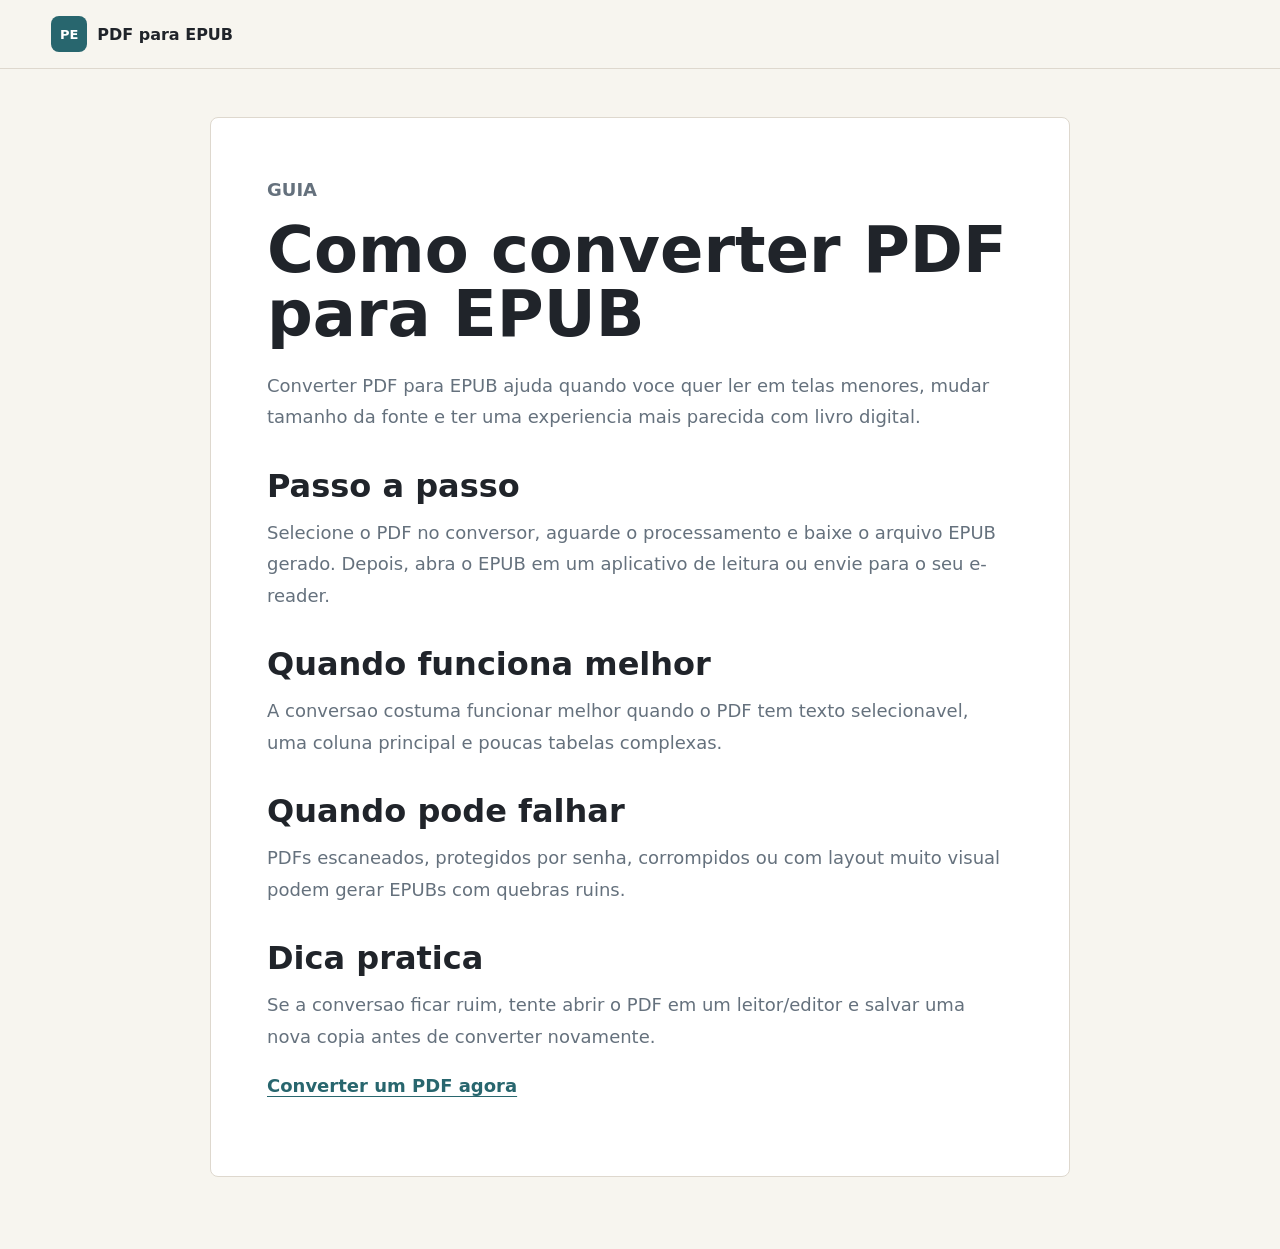
==== como-converter-pdf-para-epub.html @ bbee6e44 "Site pronto para produção" ====
<!doctype html>
<html lang="pt-BR">
  <head>
    <meta charset="utf-8">
    <meta name="viewport" content="width=device-width, initial-scale=1">
    <title>Como converter PDF para EPUB | PDF para EPUB</title>
    <meta name="description" content="Veja como converter PDF para EPUB, quando a conversao funciona bem e quais cuidados melhoram o resultado.">
    <link rel="stylesheet" href="styles.css?v=20260701-4">
  </head>
  <body>
    <header class="topbar">
      <a class="brand" href="/">
        <span class="brand-mark">PE</span>
        <span>PDF para EPUB</span>
      </a>
    </header>
    <main class="article-page">
      <p class="eyebrow">Guia</p>
      <h1>Como converter PDF para EPUB</h1>
      <p>Converter PDF para EPUB ajuda quando voce quer ler em telas menores, mudar tamanho da fonte e ter uma experiencia mais parecida com livro digital.</p>
      <h2>Passo a passo</h2>
      <p>Selecione o PDF no conversor, aguarde o processamento e baixe o arquivo EPUB gerado. Depois, abra o EPUB em um aplicativo de leitura ou envie para o seu e-reader.</p>
      <h2>Quando funciona melhor</h2>
      <p>A conversao costuma funcionar melhor quando o PDF tem texto selecionavel, uma coluna principal e poucas tabelas complexas.</p>
      <h2>Quando pode falhar</h2>
      <p>PDFs escaneados, protegidos por senha, corrompidos ou com layout muito visual podem gerar EPUBs com quebras ruins.</p>
      <h2>Dica pratica</h2>
      <p>Se a conversao ficar ruim, tente abrir o PDF em um leitor/editor e salvar uma nova copia antes de converter novamente.</p>
      <p><a class="inline-link" href="/">Converter um PDF agora</a></p>
    </main>
  </body>
</html>
---- styles.css ----
:root {
  color-scheme: light;
  --bg: #f7f5ef;
  --surface: #ffffff;
  --surface-strong: #f0eadf;
  --ink: #20242a;
  --muted: #65717d;
  --line: #ded8ce;
  --primary: #28666e;
  --primary-dark: #17494f;
  --accent: #c75c41;
  --success: #2f855a;
  --shadow: 0 24px 70px rgba(37, 46, 58, 0.14);
  font-family: Inter, ui-sans-serif, system-ui, -apple-system, BlinkMacSystemFont, "Segoe UI", sans-serif;
}

* {
  box-sizing: border-box;
}

html {
  scroll-behavior: smooth;
}

body {
  margin: 0;
  background: var(--bg);
  color: var(--ink);
}

a {
  color: inherit;
  text-decoration: none;
}

.topbar {
  align-items: center;
  background: rgba(247, 245, 239, 0.92);
  border-bottom: 1px solid var(--line);
  display: flex;
  justify-content: space-between;
  padding: 16px clamp(20px, 4vw, 64px);
  position: sticky;
  top: 0;
  z-index: 10;
  backdrop-filter: blur(14px);
}

.brand {
  align-items: center;
  display: inline-flex;
  font-weight: 800;
  gap: 10px;
}

.brand-mark {
  align-items: center;
  background: var(--primary);
  border-radius: 8px;
  color: #fff;
  display: inline-flex;
  font-size: 13px;
  height: 36px;
  justify-content: center;
  width: 36px;
}

.nav {
  display: flex;
  gap: 22px;
  color: var(--muted);
  font-size: 14px;
}

.nav a:hover {
  color: var(--ink);
}

main {
  width: 100%;
}

.hero {
  align-items: center;
  display: grid;
  gap: clamp(28px, 6vw, 80px);
  grid-template-columns: minmax(0, 1.05fr) minmax(280px, 0.95fr);
  min-height: calc(100vh - 70px);
  padding: clamp(48px, 7vw, 92px) clamp(20px, 4vw, 64px) 36px;
}

.hero-copy {
  max-width: 760px;
}

.eyebrow {
  color: var(--accent);
  font-size: 13px;
  font-weight: 800;
  letter-spacing: 0;
  margin: 0 0 12px;
  text-transform: uppercase;
}

h1,
h2,
h3,
p {
  margin-top: 0;
}

h1 {
  font-size: clamp(42px, 6vw, 76px);
  line-height: 0.98;
  margin-bottom: 24px;
}

.hero p {
  color: var(--muted);
  font-size: 18px;
  line-height: 1.7;
  max-width: 650px;
}

.hero-actions {
  display: flex;
  flex-wrap: wrap;
  gap: 12px;
  margin-top: 32px;
}

.button,
.convert-button {
  align-items: center;
  border: 0;
  border-radius: 8px;
  cursor: pointer;
  display: inline-flex;
  font: inherit;
  font-weight: 800;
  justify-content: center;
  min-height: 48px;
  padding: 0 20px;
}

.primary,
.convert-button {
  background: var(--primary);
  color: #fff;
}

.primary:hover,
.convert-button:hover:not(:disabled) {
  background: var(--primary-dark);
}

.secondary {
  background: var(--surface-strong);
  color: var(--ink);
}

.hero-visual {
  align-items: center;
  display: grid;
  gap: 22px;
  justify-items: center;
  min-height: 420px;
  position: relative;
}

.paper {
  background: var(--surface);
  border: 1px solid var(--line);
  border-radius: 8px;
  box-shadow: var(--shadow);
  display: grid;
  gap: 18px;
  min-height: 168px;
  padding: 28px;
  width: min(340px, 100%);
}

.paper span {
  align-items: center;
  border-radius: 999px;
  color: #fff;
  display: inline-flex;
  font-size: 13px;
  font-weight: 900;
  height: 34px;
  justify-content: center;
  width: 74px;
}

.paper strong {
  align-self: end;
  font-size: 24px;
}

.paper.pdf {
  transform: rotate(-4deg) translateX(-26px);
}

.paper.pdf span {
  background: var(--accent);
}

.paper.epub {
  transform: rotate(3deg) translateX(28px);
}

.paper.epub span {
  background: var(--primary);
}

.transfer-line {
  background: linear-gradient(90deg, var(--accent), var(--primary));
  border-radius: 99px;
  height: 6px;
  width: min(280px, 70%);
}

.ad-slot {
  align-items: center;
  background: #ede8dc;
  border: 1px dashed #b8ad9e;
  border-radius: 8px;
  color: #70675d;
  display: grid;
  gap: 4px;
  justify-items: center;
  padding: 18px;
  text-align: center;
}

.ad-slot span {
  font-size: 12px;
  font-weight: 900;
  text-transform: uppercase;
}

.ad-slot-wide {
  margin: 0 auto 34px;
  min-height: 92px;
  width: min(970px, calc(100% - 40px));
}

.converter-hero {
  display: grid;
  gap: 24px;
  grid-template-columns: minmax(220px, 0.7fr) minmax(320px, 1.4fr) minmax(180px, 0.48fr);
  padding: 0 clamp(20px, 4vw, 64px) 58px;
}

.panel,
.converter-card {
  background: var(--surface);
  border: 1px solid var(--line);
  border-radius: 8px;
  box-shadow: 0 16px 40px rgba(37, 46, 58, 0.08);
}

.panel {
  padding: 24px;
}

.panel-side h1 {
  font-size: clamp(34px, 4vw, 52px);
  line-height: 1;
  margin-bottom: 18px;
}

.panel p,
.privacy p,
.info-grid p {
  color: var(--muted);
  line-height: 1.65;
}

.feature-list {
  display: grid;
  gap: 16px;
  margin: 24px 0 0;
}

.feature-list div {
  border-top: 1px solid var(--line);
  padding-top: 14px;
}

.feature-list dt {
  color: var(--muted);
  font-size: 13px;
}

.feature-list dd {
  font-weight: 800;
  margin: 4px 0 0;
}

.converter-card {
  padding: clamp(20px, 3vw, 32px);
}

.converter-header,
.queue-header {
  align-items: center;
  display: flex;
  justify-content: space-between;
  gap: 16px;
}

.converter-header h2,
.queue-header h3 {
  margin-bottom: 0;
}

.status-pill {
  background: #e6f0ec;
  border-radius: 999px;
  color: var(--success);
  font-size: 13px;
  font-weight: 800;
  padding: 8px 12px;
  white-space: nowrap;
}

.dropzone {
  align-items: center;
  background: #f7fbfa;
  border: 2px dashed #98b8b6;
  border-radius: 8px;
  cursor: pointer;
  display: grid;
  gap: 10px;
  justify-items: center;
  margin: 26px 0;
  min-height: 230px;
  padding: 28px;
  text-align: center;
  transition: border-color 0.2s ease, background 0.2s ease;
}

.dropzone.dragging {
  background: #edf8f6;
  border-color: var(--primary);
}

.dropzone input {
  display: none;
}

.upload-icon {
  align-items: center;
  background: var(--primary);
  border-radius: 999px;
  color: #fff;
  display: inline-flex;
  font-size: 16px;
  font-weight: 900;
  height: 58px;
  justify-content: center;
  line-height: 1;
  width: 58px;
}

.dropzone small {
  color: var(--muted);
}

.text-button {
  background: transparent;
  border: 0;
  color: var(--primary);
  cursor: pointer;
  font: inherit;
  font-weight: 800;
}

.file-list {
  display: grid;
  gap: 10px;
  list-style: none;
  margin: 14px 0 24px;
  padding: 0;
}

.file-list li {
  align-items: center;
  background: #faf8f3;
  border: 1px solid var(--line);
  border-radius: 8px;
  display: grid;
  gap: 8px;
  grid-template-columns: 1fr auto;
  min-height: 58px;
  padding: 12px 14px;
}

.file-meta {
  color: var(--muted);
  display: block;
  font-size: 13px;
  margin-top: 2px;
}

.file-state {
  color: var(--primary);
  font-size: 13px;
  font-weight: 900;
}

.empty-state {
  color: var(--muted);
  grid-template-columns: 1fr !important;
}

.convert-button {
  width: 100%;
}

.convert-button:disabled {
  background: #aeb8bb;
  cursor: not-allowed;
}

.ad-slot-tall {
  min-height: 420px;
}

.info-grid,
.privacy,
.content-preview {
  margin: 0 auto 72px;
  width: min(1120px, calc(100% - 40px));
}

.info-grid {
  display: grid;
  gap: 18px;
  grid-template-columns: repeat(3, 1fr);
}

.info-grid article {
  background: var(--surface);
  border: 1px solid var(--line);
  border-radius: 8px;
  padding: 24px;
}

.step {
  align-items: center;
  background: var(--accent);
  border-radius: 999px;
  color: #fff;
  display: inline-flex;
  font-weight: 900;
  height: 34px;
  justify-content: center;
  margin-bottom: 18px;
  width: 34px;
}

.privacy {
  background: var(--surface);
  border: 1px solid var(--line);
  border-radius: 8px;
  padding: clamp(24px, 4vw, 40px);
}

.section-heading {
  margin-bottom: 22px;
  max-width: 720px;
}

.section-heading h2 {
  font-size: clamp(30px, 4vw, 46px);
  line-height: 1.05;
}

.article-grid {
  display: grid;
  gap: 18px;
  grid-template-columns: repeat(3, 1fr);
}

.article-card {
  background: var(--surface);
  border: 1px solid var(--line);
  border-radius: 8px;
  display: block;
  min-height: 210px;
  padding: 24px;
  transition: border-color 0.2s ease, transform 0.2s ease;
}

.article-card:hover {
  border-color: var(--primary);
  transform: translateY(-2px);
}

.article-card span {
  color: var(--accent);
  font-size: 13px;
  font-weight: 900;
  text-transform: uppercase;
}

.article-card h3 {
  font-size: 24px;
  line-height: 1.15;
  margin: 12px 0 10px;
}

.article-card p {
  color: var(--muted);
  line-height: 1.6;
}

.legal-page {
  background: var(--surface);
  border: 1px solid var(--line);
  border-radius: 8px;
  margin: 48px auto 72px;
  padding: clamp(24px, 4vw, 44px);
  width: min(860px, calc(100% - 40px));
}

.legal-page h1 {
  font-size: clamp(34px, 5vw, 54px);
  line-height: 1;
  margin-bottom: 22px;
}

.legal-page p {
  color: var(--muted);
  line-height: 1.75;
}

.article-page {
  background: var(--surface);
  border: 1px solid var(--line);
  border-radius: 8px;
  margin: 48px auto 72px;
  padding: clamp(24px, 5vw, 56px);
  width: min(860px, calc(100% - 40px));
}

.article-page h1 {
  font-size: clamp(36px, 6vw, 64px);
  line-height: 1;
}

.article-page h2 {
  font-size: clamp(24px, 3vw, 32px);
  margin: 34px 0 12px;
}

.article-page p {
  color: var(--muted);
  font-size: 18px;
  line-height: 1.75;
}

.inline-link {
  color: var(--primary);
  font-weight: 900;
  text-decoration: underline;
  text-underline-offset: 4px;
}

.article-list {
  display: grid;
  gap: 12px;
  margin-top: 28px;
}

.article-list a {
  background: #faf8f3;
  border: 1px solid var(--line);
  border-radius: 8px;
  color: var(--primary);
  font-weight: 900;
  padding: 16px;
}

.footer {
  align-items: center;
  border-top: 1px solid var(--line);
  color: var(--muted);
  display: flex;
  gap: 16px;
  justify-content: space-between;
  padding: 24px clamp(20px, 4vw, 64px);
}

@media (max-width: 980px) {
  .hero,
  .converter-hero {
    grid-template-columns: 1fr;
  }

  .hero {
    min-height: auto;
  }

  .ad-slot-tall {
    min-height: 120px;
  }

  .info-grid {
    grid-template-columns: 1fr;
  }

  .article-grid {
    grid-template-columns: 1fr;
  }
}

@media (max-width: 680px) {
  .topbar {
    align-items: flex-start;
    gap: 14px;
  }

  .nav {
    display: none;
  }

  h1 {
    font-size: 42px;
  }

  .hero-visual {
    min-height: 340px;
  }

  .paper.pdf,
  .paper.epub {
    transform: none;
  }

  .converter-header,
  .footer {
    align-items: flex-start;
    flex-direction: column;
  }

  .file-list li {
    grid-template-columns: 1fr;
  }
}
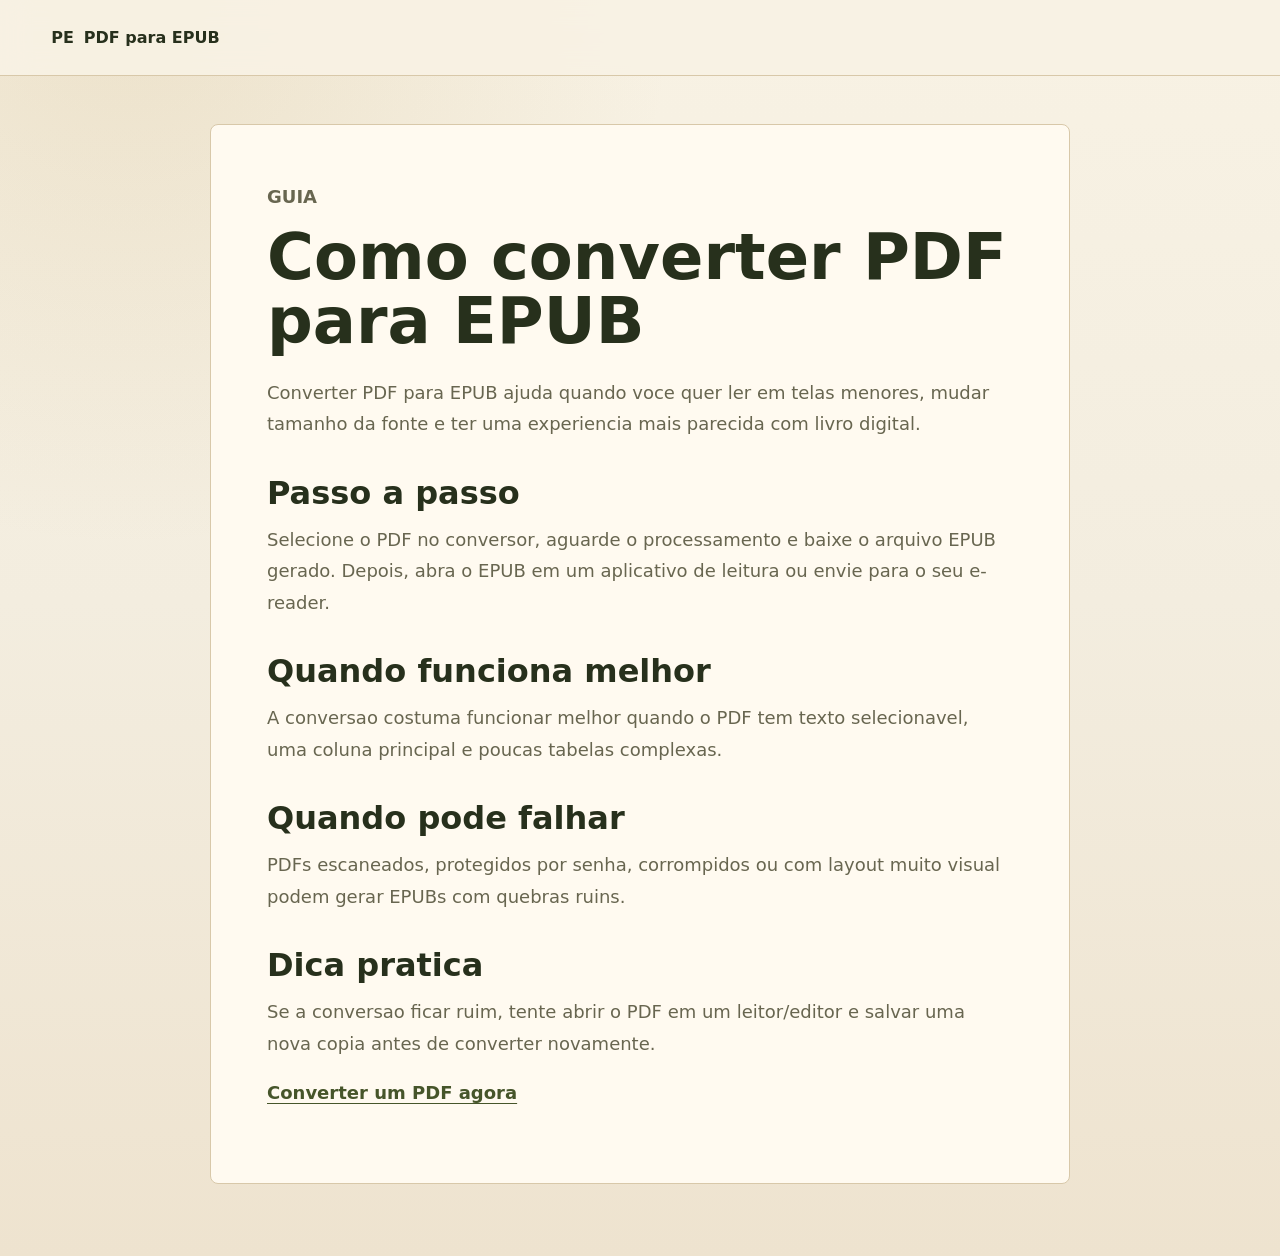
==== commit 82a65830: "Add AdSense verification snippets" ====
--- a/como-converter-pdf-para-epub.html
+++ b/como-converter-pdf-para-epub.html
@@ -6,7 +6,9 @@
     <title>Como converter PDF para EPUB | PDF para EPUB</title>
     <meta name="description" content="Veja como converter PDF para EPUB, quando a conversao funciona bem e quais cuidados melhoram o resultado.">
     <link rel="stylesheet" href="styles.css?v=20260701-4">
-  </head>
+      <meta name="google-adsense-account" content="ca-pub-1881075591513239">
+    <script async src="https://pagead2.googlesyndication.com/pagead/js/adsbygoogle.js?client=ca-pub-1881075591513239"
+      crossorigin="anonymous"></script>  </head>
   <body>
     <header class="topbar">
       <a class="brand" href="/">
--- a/styles.css
+++ b/styles.css
@@ -1,16 +1,17 @@
 :root {
   color-scheme: light;
-  --bg: #f7f5ef;
-  --surface: #ffffff;
-  --surface-strong: #f0eadf;
-  --ink: #20242a;
-  --muted: #65717d;
-  --line: #ded8ce;
-  --primary: #28666e;
-  --primary-dark: #17494f;
-  --accent: #c75c41;
-  --success: #2f855a;
-  --shadow: 0 24px 70px rgba(37, 46, 58, 0.14);
+  --bg: #f3eddf;
+  --surface: #fffaf0;
+  --surface-strong: #e9ddc4;
+  --ink: #27301c;
+  --muted: #686650;
+  --line: #d8c8a9;
+  --primary: #46552a;
+  --primary-dark: #2f3b1a;
+  --accent: #c5aa72;
+  --accent-dark: #a4864e;
+  --success: #536b35;
+  --shadow: 0 24px 70px rgba(48, 55, 32, 0.16);
   font-family: Inter, ui-sans-serif, system-ui, -apple-system, BlinkMacSystemFont, "Segoe UI", sans-serif;
 }
 
@@ -20,11 +21,14 @@
 
 html {
   scroll-behavior: smooth;
+  scroll-padding-top: 92px;
 }
 
 body {
   margin: 0;
-  background: var(--bg);
+  background:
+    radial-gradient(circle at 10% 0%, rgba(197, 170, 114, 0.22), transparent 32%),
+    linear-gradient(180deg, #f8f2e4 0%, var(--bg) 48%, #eee3cf 100%);
   color: var(--ink);
 }
 
@@ -35,11 +39,12 @@
 
 .topbar {
   align-items: center;
-  background: rgba(247, 245, 239, 0.92);
+  background: rgba(248, 242, 228, 0.94);
   border-bottom: 1px solid var(--line);
   display: flex;
   justify-content: space-between;
-  padding: 16px clamp(20px, 4vw, 64px);
+  min-height: 76px;
+  padding: 10px clamp(20px, 4vw, 64px);
   position: sticky;
   top: 0;
   z-index: 10;
@@ -53,16 +58,11 @@
   gap: 10px;
 }
 
-.brand-mark {
-  align-items: center;
-  background: var(--primary);
-  border-radius: 8px;
-  color: #fff;
-  display: inline-flex;
-  font-size: 13px;
-  height: 36px;
-  justify-content: center;
-  width: 36px;
+.brand-logo {
+  display: block;
+  height: 54px;
+  object-fit: contain;
+  width: auto;
 }
 
 .nav {
@@ -73,7 +73,7 @@
 }
 
 .nav a:hover {
-  color: var(--ink);
+  color: var(--primary);
 }
 
 main {
@@ -222,10 +222,9 @@
 
 .ad-slot {
   align-items: center;
-  background: #ede8dc;
-  border: 1px dashed #b8ad9e;
-  border-radius: 8px;
-  color: #70675d;
+  background: transparent;
+  border: 0;
+  border-radius: 8px;
   display: grid;
   gap: 4px;
   justify-items: center;
@@ -233,12 +232,6 @@
   text-align: center;
 }
 
-.ad-slot span {
-  font-size: 12px;
-  font-weight: 900;
-  text-transform: uppercase;
-}
-
 .ad-slot-wide {
   margin: 0 auto 34px;
   min-height: 92px;
@@ -250,6 +243,7 @@
   gap: 24px;
   grid-template-columns: minmax(220px, 0.7fr) minmax(320px, 1.4fr) minmax(180px, 0.48fr);
   padding: 0 clamp(20px, 4vw, 64px) 58px;
+  scroll-margin-top: 104px;
 }
 
 .panel,
@@ -257,7 +251,7 @@
   background: var(--surface);
   border: 1px solid var(--line);
   border-radius: 8px;
-  box-shadow: 0 16px 40px rgba(37, 46, 58, 0.08);
+  box-shadow: 0 16px 40px rgba(48, 55, 32, 0.09);
 }
 
 .panel {
@@ -316,7 +310,7 @@
 }
 
 .status-pill {
-  background: #e6f0ec;
+  background: #e8eadc;
   border-radius: 999px;
   color: var(--success);
   font-size: 13px;
@@ -327,8 +321,8 @@
 
 .dropzone {
   align-items: center;
-  background: #f7fbfa;
-  border: 2px dashed #98b8b6;
+  background: #fbf4e4;
+  border: 2px dashed #b8aa7a;
   border-radius: 8px;
   cursor: pointer;
   display: grid;
@@ -342,7 +336,7 @@
 }
 
 .dropzone.dragging {
-  background: #edf8f6;
+  background: #f2ead4;
   border-color: var(--primary);
 }
 
@@ -387,7 +381,7 @@
 
 .file-list li {
   align-items: center;
-  background: #faf8f3;
+  background: #fbf4e4;
   border: 1px solid var(--line);
   border-radius: 8px;
   display: grid;
@@ -450,9 +444,9 @@
 
 .step {
   align-items: center;
-  background: var(--accent);
+  background: var(--primary);
   border-radius: 999px;
-  color: #fff;
+  color: #fffaf0;
   display: inline-flex;
   font-weight: 900;
   height: 34px;
@@ -500,7 +494,7 @@
 }
 
 .article-card span {
-  color: var(--accent);
+  color: var(--accent-dark);
   font-size: 13px;
   font-weight: 900;
   text-transform: uppercase;
@@ -576,7 +570,7 @@
 }
 
 .article-list a {
-  background: #faf8f3;
+  background: #fbf4e4;
   border: 1px solid var(--line);
   border-radius: 8px;
   color: var(--primary);
@@ -623,6 +617,11 @@
     gap: 14px;
   }
 
+  .brand-logo {
+    height: 46px;
+    max-width: 230px;
+  }
+
   .nav {
     display: none;
   }
